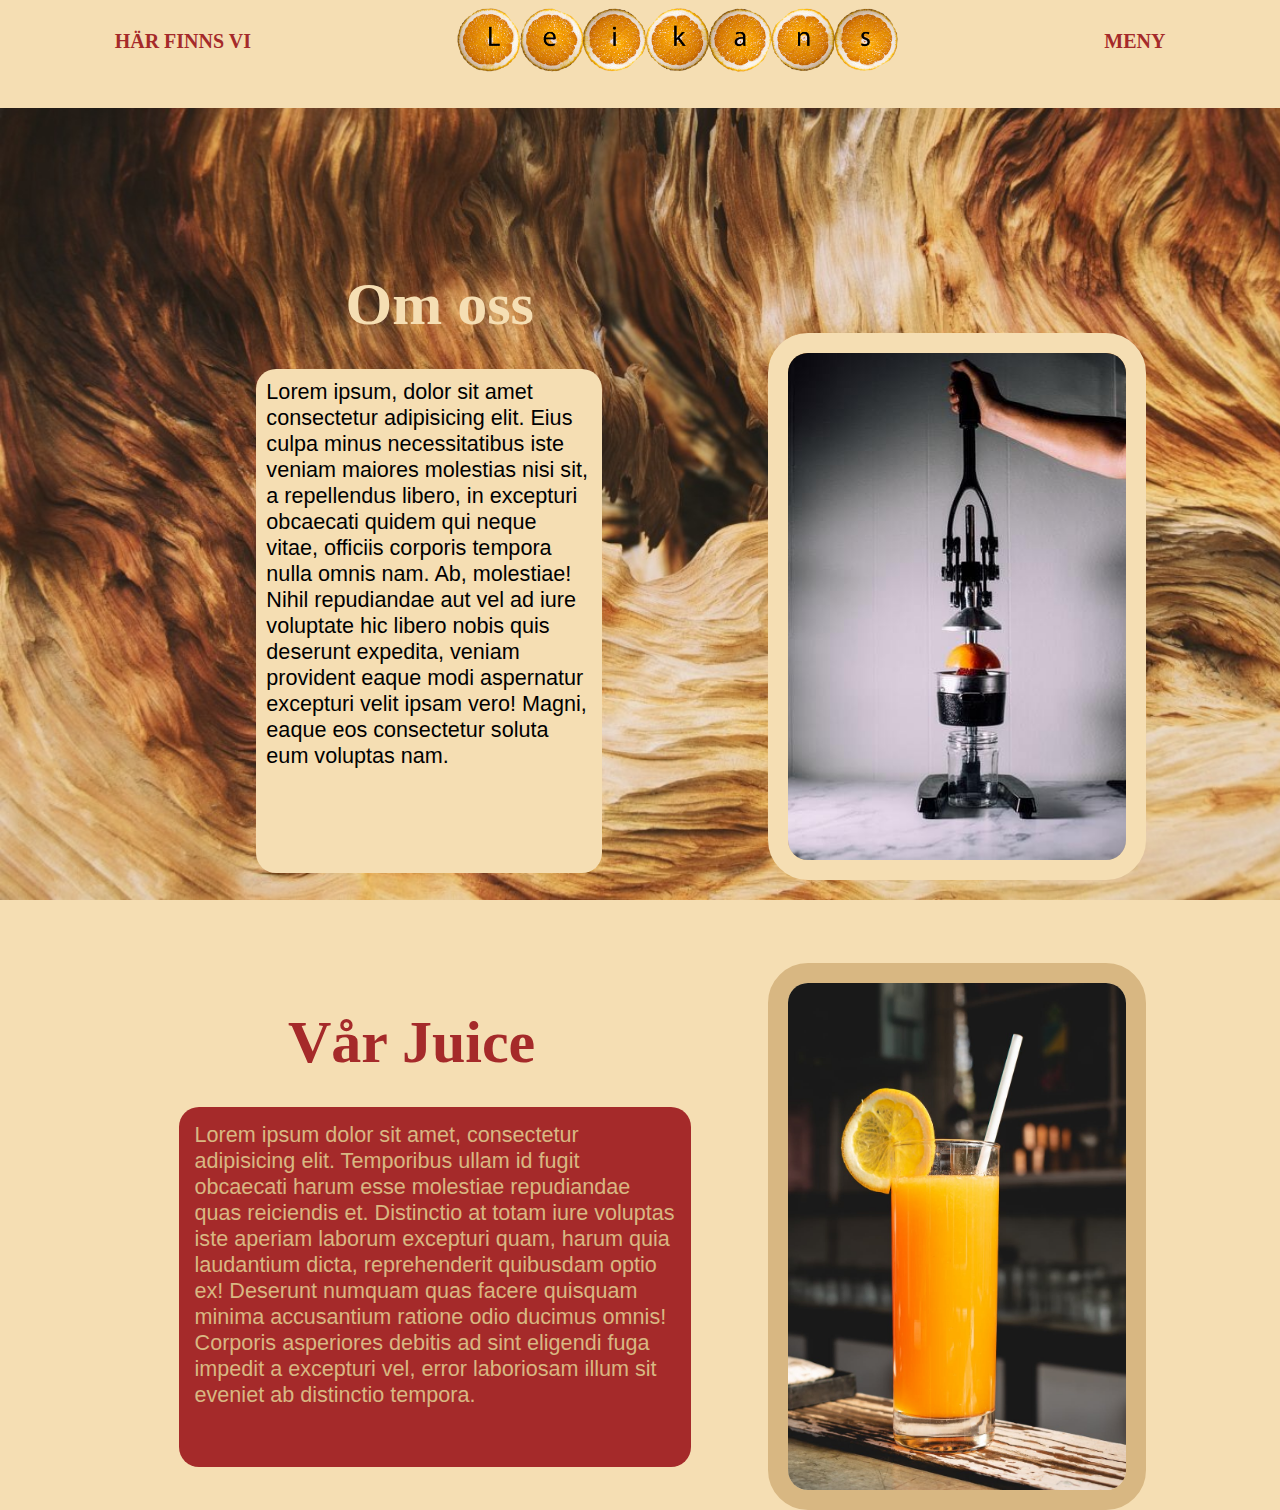
==== main.html @ a5ba6034 "added sites" ====
<!DOCTYPE html>
<html lang="en">
<head>
    <meta charset="UTF-8">
    <meta http-equiv="X-UA-Compatible" content="IE=edge">
    <meta name="viewport" content="width=device-width, initial-scale=1.0">
    <title>Leikans</title>
    <link rel="stylesheet" href="./css/style.css">
</head>
<body>
    <header>
        <nav>
            <ul>
                <li><a href="vi.html" class=activ>Här Finns Vi</a></li>
                <label class="logo"><img src="img\finally.png" alt="loga apelsiner med resturangs namn (leikans)"></label>
                <li><a href="meny.html" id=meny class=activ>Meny</a></li>
            </ul>

        </nav>
     
      
                <h1 id="om">Om oss</h1>
                <div class="text_box">
                <p>Lorem ipsum, dolor sit amet consectetur adipisicing elit. Eius culpa minus necessitatibus iste veniam maiores molestias nisi sit, a repellendus libero, in excepturi obcaecati quidem qui neque vitae, officiis corporis tempora nulla omnis nam. Ab, molestiae! Nihil repudiandae aut vel ad iure voluptate hic libero nobis quis deserunt expedita, veniam provident eaque modi aspernatur excepturi velit ipsam vero! Magni, eaque eos consectetur soluta eum voluptas nam. </p>
                </div>

             <img class="b1" src="img\photo-1568815979975-88a02c7c06fb.jpeg" alt="picture juicepress">

             
            
                
                
        
    </header>

    <h1 class="våran_juice">Vår Juice</h1>

    <div class="text_box2">
        <p>Lorem ipsum dolor sit amet, consectetur adipisicing elit. Temporibus ullam id fugit obcaecati harum esse molestiae repudiandae quas reiciendis et. Distinctio at totam iure voluptas iste aperiam laborum excepturi quam, harum quia laudantium dicta, reprehenderit quibusdam optio ex! Deserunt numquam quas facere quisquam minima accusantium ratione odio ducimus omnis! Corporis asperiores debitis ad sint eligendi fuga impedit a excepturi vel, error laboriosam illum sit eveniet ab distinctio tempora. <p>
    </div>

    <img src="img\pexels-photo-5511227.jpeg" alt="glas med juice" class="juice">


</body>
</html>
---- css/style.css ----
* {
    margin: 0px;
    padding: 0;
    text-decoration: none;
    box-sizing: border-box;
    list-style: none;
  
}
::selection{
    background: white;
    color: black;
}

body{
font-family: unset;}

nav{
   background: wheat;
   height:12vh;
   width: 100%;
}

nav ul {
    display: flex;
    justify-content: space-evenly;
}

label.logo{
    color: brown;
    font-size: 35px;
    line-height: 80px;
    padding: 0 100px;
    font-weight: bold;
}

label img {
    width: 450px;
    /* margin-top: ; */
}

nav, ul, li{
    display: inline-block;
    line-height: 55px;
   
}

 ul, li, a{
    color:brown;
    font-size: 20px;
    text-transform: uppercase;
    padding: 7px 13px;
    border-radius: 3px;
    font-weight: bold;
}

.activ:hover{
background: white;
transition: 0.5s;
}




header {
    width: 100%;
    height: 100vh;
    background-image: url("../img/texture_bark_wood_brown-891.jpg");
    background-repeat: no-repeat;
    background-size: cover;
} 



.b1{
    position: absolute;
    width: 42vh;
    left: 60vw;
    top: 37vh;
    border-radius: 40px;    
    border-color: wheat;
    border-width: 20px;
    border-style: solid;
}



h1{
    font-size: 60px;
}

p{
    font-family: -apple-system, BlinkMacSystemFont, 'Segoe UI', Roboto, Oxygen, Ubuntu, Cantarell, 'Open Sans', 'Helvetica Neue', sans-serif;
}



#om{
    position: absolute;
    top: 30vh;
    left: 27vw;
    color: wheat;
    
}

.text_box{
    background: wheat;
    position: absolute;
    top: 41vh;
    height: 56vh;
    width: 27vw;
    left: 20vw;
    border-radius: 20px;
}

.text_box p{
    margin-left: 0,2vw;
    font-size: 1.35rem;
    margin-top: 0,1vh;
    padding: 3%;
}
.text_box2{

    background-color:brown;
    position: absolute;
    width: 40%;
    height: 40%;
    top: 123vh;
    left: 14vw;
    border-radius: 20px;
}

.text_box2 p{
    font-size: 1.35rem;
    margin-top: 0,1vh;
    padding: 3%;
    color: #D8B782;
}

body{background-color: wheat;}

.våran_juice{
position: absolute;
top: 112vh;
color: brown ;
left: 22.5vw;
}

.juice{
    position: absolute;
    width: 42vh;
    left: 60vw;
    top: 107vh;
    border-radius: 40px;
    border-color: #D8B782;
    border-width: 20px;
    border-style: solid;
}

#meny1{
    
    
    color: black ;
   margin-left: 44vw;
   margin-top: 20vh;
   font-size: 5rem;

}
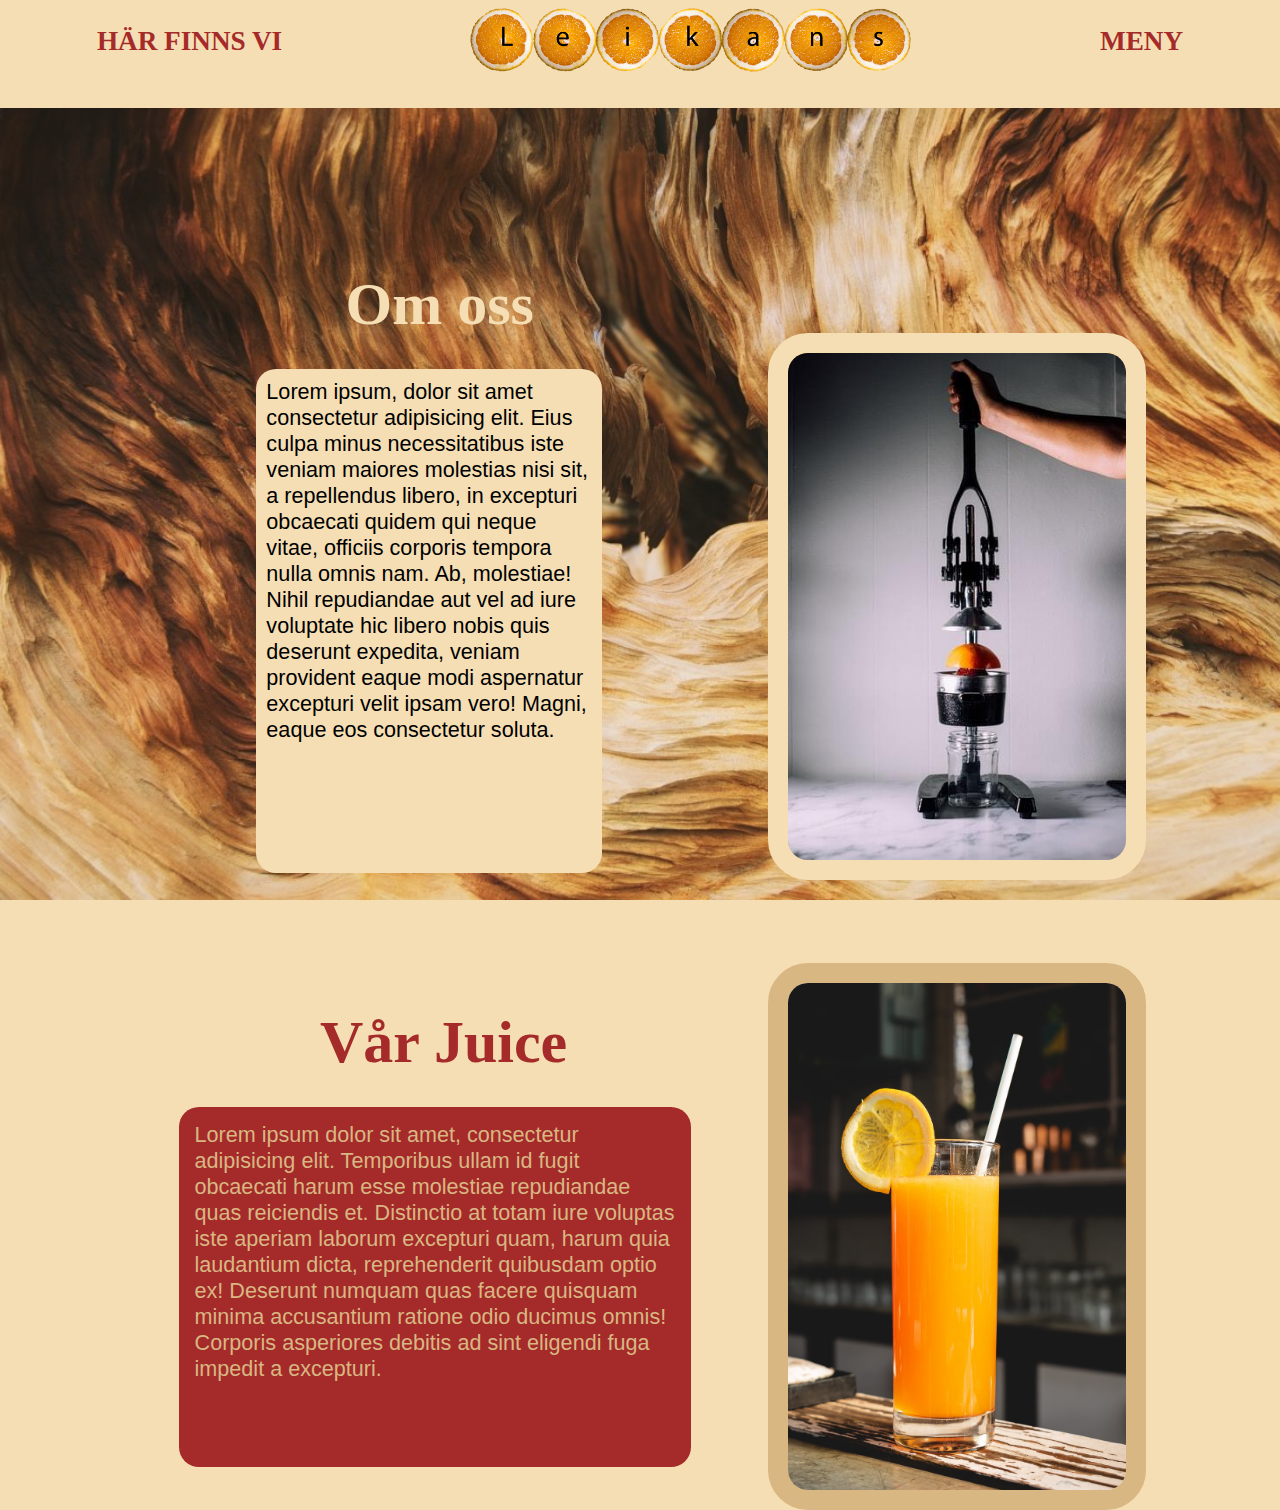
==== commit 8b2915ca: "Done" ====
--- a/main.html
+++ b/main.html
@@ -21,7 +21,7 @@
       
                 <h1 id="om">Om oss</h1>
                 <div class="text_box">
-                <p>Lorem ipsum, dolor sit amet consectetur adipisicing elit. Eius culpa minus necessitatibus iste veniam maiores molestias nisi sit, a repellendus libero, in excepturi obcaecati quidem qui neque vitae, officiis corporis tempora nulla omnis nam. Ab, molestiae! Nihil repudiandae aut vel ad iure voluptate hic libero nobis quis deserunt expedita, veniam provident eaque modi aspernatur excepturi velit ipsam vero! Magni, eaque eos consectetur soluta eum voluptas nam. </p>
+                <p>Lorem ipsum, dolor sit amet consectetur adipisicing elit. Eius culpa minus necessitatibus iste veniam maiores molestias nisi sit, a repellendus libero, in excepturi obcaecati quidem qui neque vitae, officiis corporis tempora nulla omnis nam. Ab, molestiae! Nihil repudiandae aut vel ad iure voluptate hic libero nobis quis deserunt expedita, veniam provident eaque modi aspernatur excepturi velit ipsam vero! Magni, eaque eos consectetur soluta. </p>
                 </div>
 
              <img class="b1" src="img\photo-1568815979975-88a02c7c06fb.jpeg" alt="picture juicepress">
@@ -36,7 +36,7 @@
     <h1 class="våran_juice">Vår Juice</h1>
 
     <div class="text_box2">
-        <p>Lorem ipsum dolor sit amet, consectetur adipisicing elit. Temporibus ullam id fugit obcaecati harum esse molestiae repudiandae quas reiciendis et. Distinctio at totam iure voluptas iste aperiam laborum excepturi quam, harum quia laudantium dicta, reprehenderit quibusdam optio ex! Deserunt numquam quas facere quisquam minima accusantium ratione odio ducimus omnis! Corporis asperiores debitis ad sint eligendi fuga impedit a excepturi vel, error laboriosam illum sit eveniet ab distinctio tempora. <p>
+        <p>Lorem ipsum dolor sit amet, consectetur adipisicing elit. Temporibus ullam id fugit obcaecati harum esse molestiae repudiandae quas reiciendis et. Distinctio at totam iure voluptas iste aperiam laborum excepturi quam, harum quia laudantium dicta, reprehenderit quibusdam optio ex! Deserunt numquam quas facere quisquam minima accusantium ratione odio ducimus omnis! Corporis asperiores debitis ad sint eligendi fuga impedit a excepturi. <p>
     </div>
 
     <img src="img\pexels-photo-5511227.jpeg" alt="glas med juice" class="juice">
--- a/css/style.css
+++ b/css/style.css
@@ -27,7 +27,7 @@
 
 label.logo{
     color: brown;
-    font-size: 35px;
+    font-size: 2.1875rem;
     line-height: 80px;
     padding: 0 100px;
     font-weight: bold;
@@ -46,7 +46,7 @@
 
  ul, li, a{
     color:brown;
-    font-size: 20px;
+    font-size: 1.7rem;
     text-transform: uppercase;
     padding: 7px 13px;
     border-radius: 3px;
@@ -142,7 +142,7 @@
 position: absolute;
 top: 112vh;
 color: brown ;
-left: 22.5vw;
+left: 25vw;
 }
 
 .juice{
@@ -159,9 +159,159 @@
 #meny1{
     
     
-    color: black ;
+    color: white ;
    margin-left: 44vw;
    margin-top: 20vh;
    font-size: 5rem;
 
 }
+
+.meny_box{
+    display: grid;
+
+    grid-template-columns: 5;
+    grid-template-rows: 2;
+    grid-template-areas:
+    "ju b1"
+    "br b2"
+    "lu b3"
+    "b4 b5"
+    "b4 b5"
+    ;
+    
+    position: absolute;
+    background-color: #D8B782;
+    width:70%;
+    height: 250%;
+    top: 50vh;
+    border-radius: 50px;
+    left: 15vw;
+    grid-gap: 20px;
+}
+
+.b0{
+    grid-area: b1;
+    background-image: url(/img/jugoslocos-QD4yCjlD44A-unsplash.jpg);
+    background-repeat: no-repeat;
+    border-radius: 50px;
+}
+.b2{
+    grid-area: b2;
+    background-image: url(/img/photo-1540914124281-342587941389.jpeg);
+    background-repeat: no-repeat;
+    border-radius: 50px;
+}
+.b3{
+    grid-area: b3;
+    background-image: url(/img/ivan-torres-MQUqbmszGGM-unsplash.jpg);
+    background-repeat: no-repeat;
+    
+    border-radius: 50px;
+    width: 100%;
+}
+.b4{
+    grid-area: b4;
+   background-image: url(/img/eiliv-sonas-aceron-ZuIDLSz3XLg-unsplash.jpg);
+   border-radius: 50px;
+   background-repeat: no-repeat;
+   background-size: cover;
+}
+.b5{
+    grid-area: b5;
+    background-image: url(/img/estudio-bloom-2o7nA--TUXc-unsplash.jpg);
+    border-radius: 50px;
+    background-repeat: no-repeat;
+    background-size: cover;
+}
+.ju{
+    grid-area: ju;
+    position: absolute;
+    margin-top: 1vh;
+    left: 14vw;
+    
+    
+    
+}
+.br{
+    grid-area: br;
+    position: absolute;
+    margin-top: 1vh;
+    left: 14vw;
+
+     
+}
+.lu{
+    grid-area: lu;
+    position: absolute;
+    margin-top: 1vh;
+    left: 14vw;
+    
+    
+}
+/* Av någon anledning så fungerar inte rem för att få den storleken som jag vill. T ex om jag har en font-size på 25 px så motsvarar det ca 1,5 rem, men då blir texten jätte liten. när jag sedan prövar typ 1,8 så är texten exakt lika stor som med 1,5. Om jag sedan provar 2 rem så blir texten istället alderles för stor. Verkar som att jag bara kan angiva rem i heltal och skilnaden från 1 till 2rem är otroligt stor :/ */
+.meny_box p{
+   font-size: 1.5rem;
+
+}
+
+.meny_box h2{
+    font-size: 2.375rem;
+}
+
+.oss{
+    position: absolute;
+    top: 19vh;
+    margin-left: 40vw;
+    color: white;
+}
+.karta{
+    
+    margin-top: 18vh;
+    margin-left: 26.5vw;
+    border-radius: 50px;
+    border-color: #D8B782 ;
+    border-width: 20px;
+    border-style: solid;
+    
+}
+
+.varfinns{
+    position: absolute;
+    background: #D8B782;
+    width: 20vw;
+    height: 50vh;
+    margin-top: 25vh;
+    margin-left: 2vw;
+    border-radius: 20px;
+
+}
+.öppentider{
+    position: absolute;
+    background: #D8B782;
+    width: 20vw;
+    height: 50vh;
+    margin-top: 25vh;
+    margin-left: 78vw;
+    border-radius: 20px;
+
+}
+
+.varfinns h2{
+    padding: 3%;
+    margin-left: 3vw;
+    font-size: 2.1875rem;
+}
+.varfinns p{
+    padding: 3%;
+    font-size: 1.5rem;
+}
+.öppentider h2{
+    padding: 3%;
+    margin-left: 3vw;
+    font-size: 2.1875rem;
+}
+.öppentider p{
+    padding: 2.5%;
+    font-size: 1.2rem;
+    margin-left: 17%;
+}